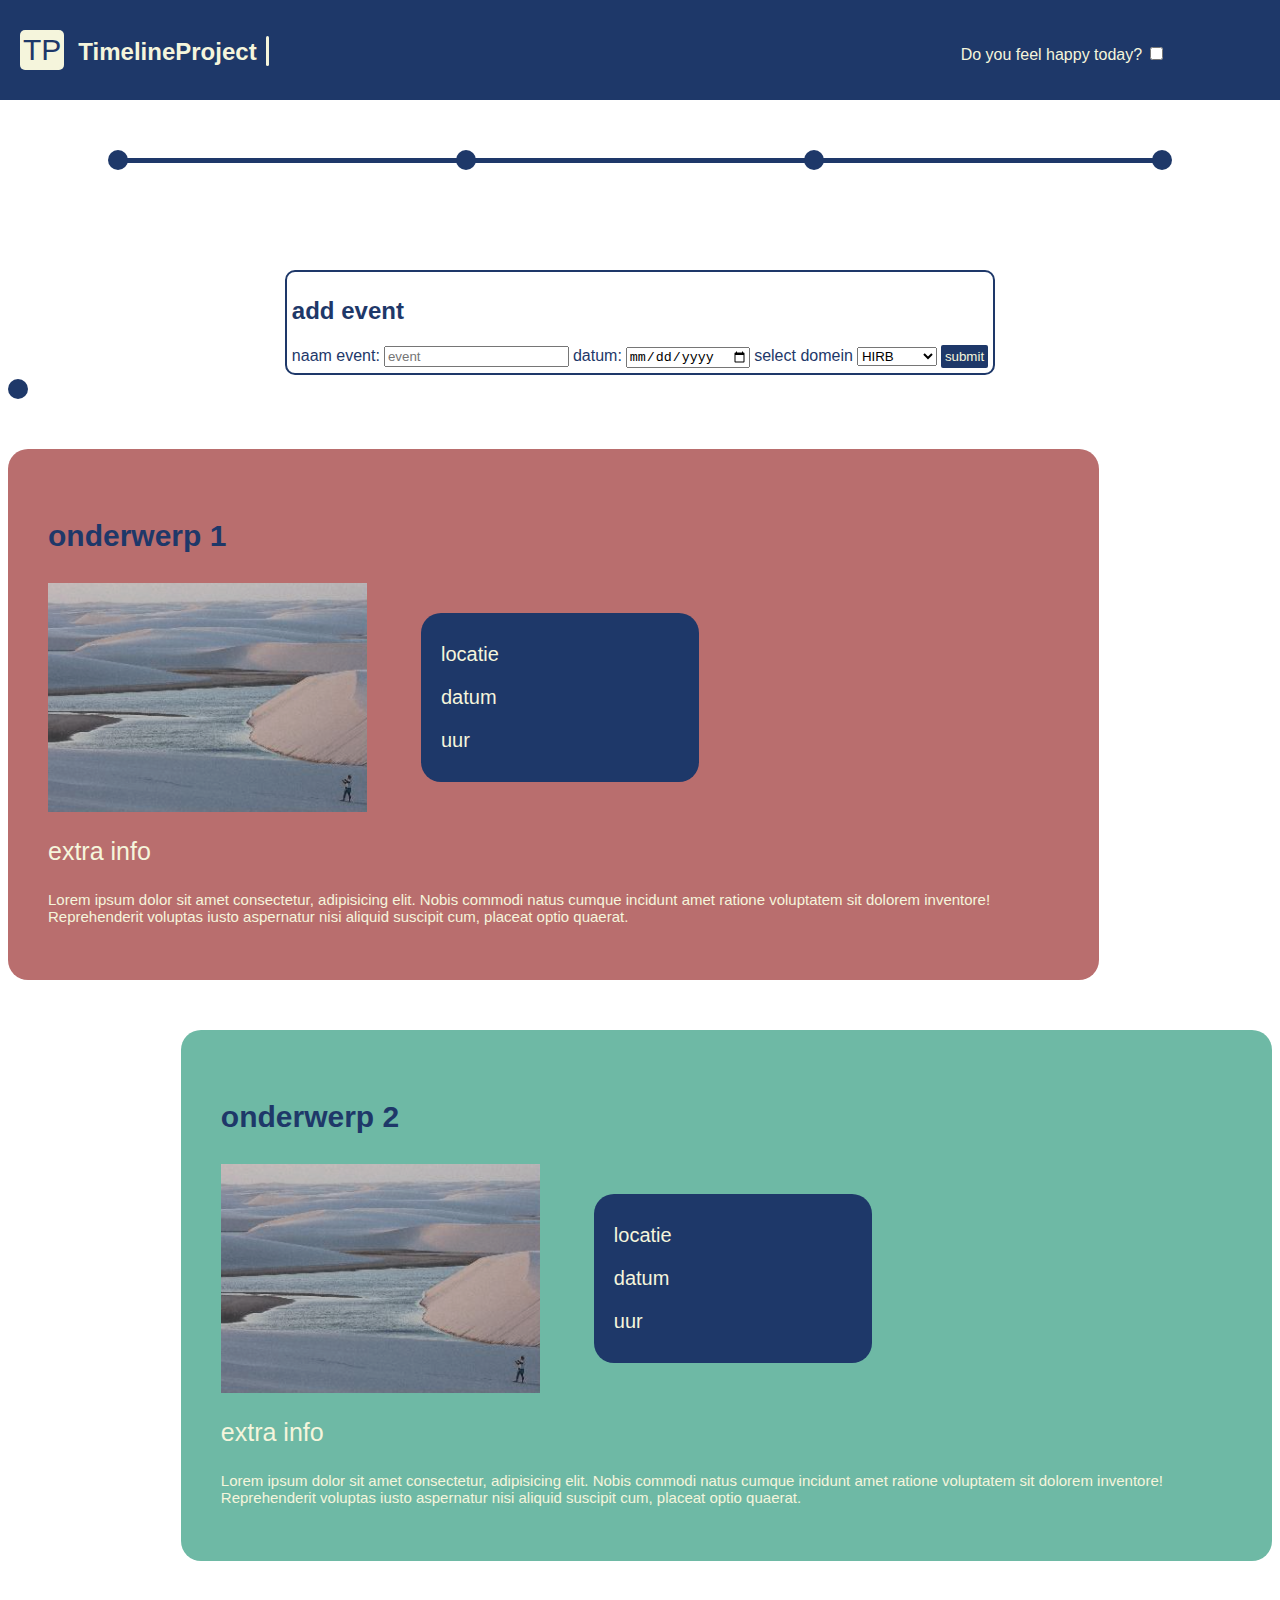
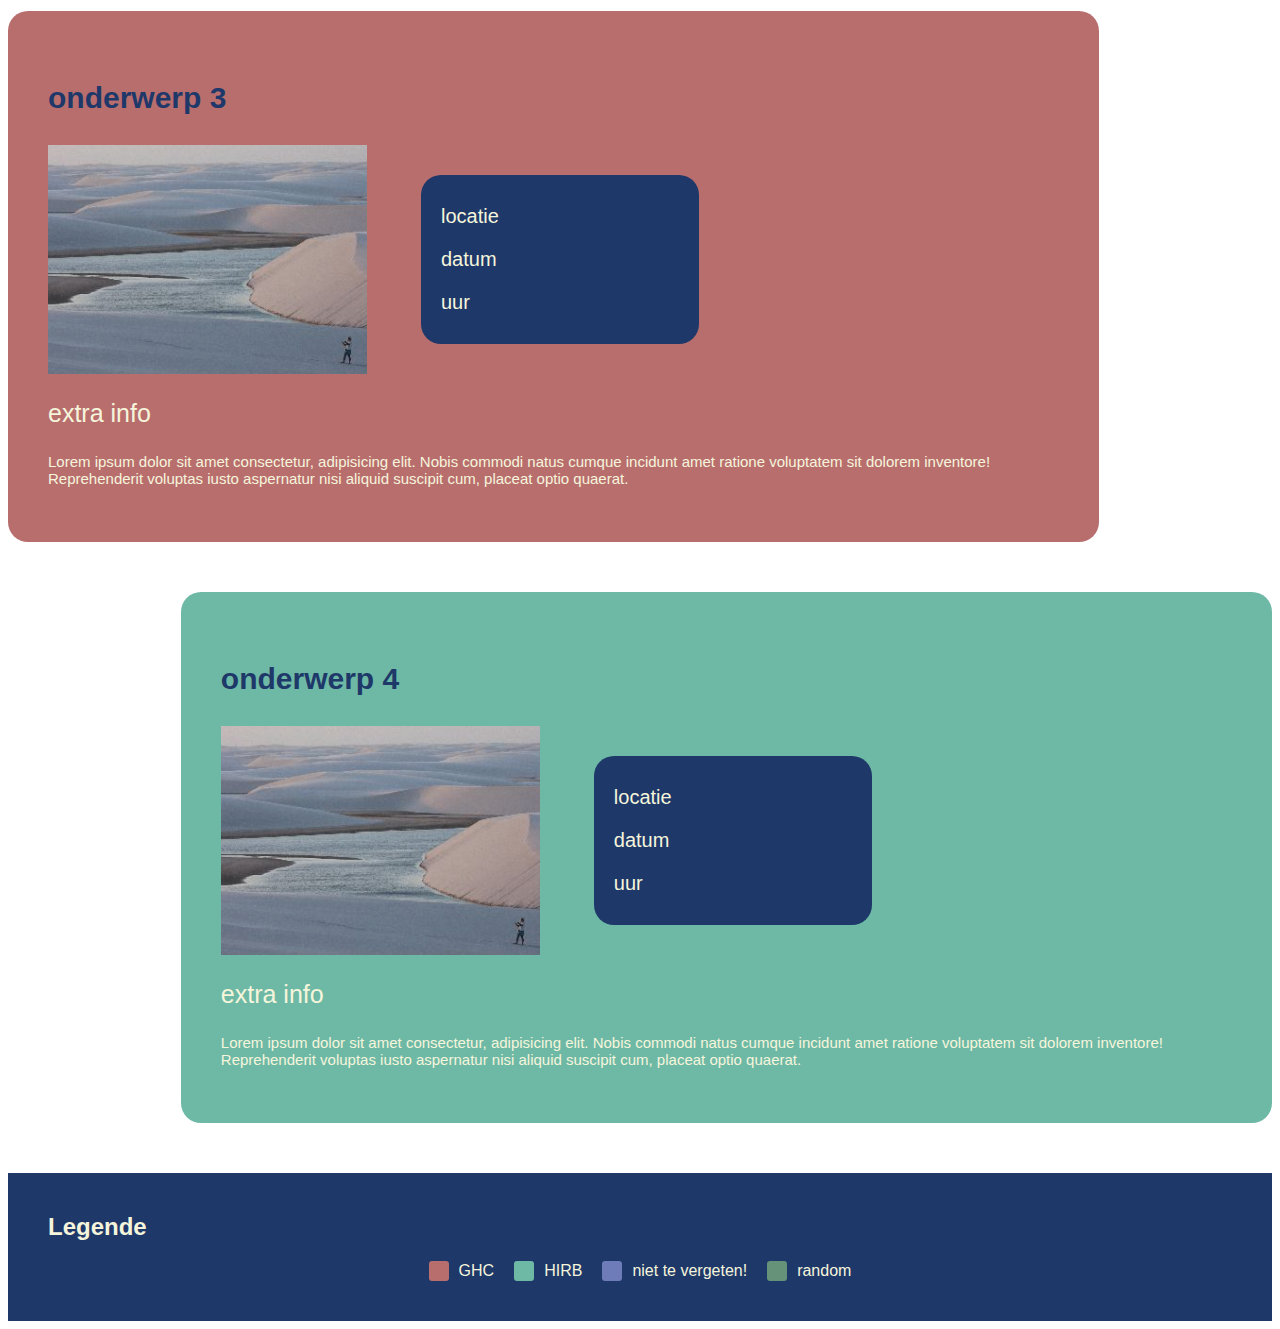
==== index.html @ 4110f6e8 "Update and rename TP.html to index.html" ====
<!DOCTYPE html>
<html>
    <head>
        <title>Timeline Project</title>
        <link rel="stylesheet" href="TP.css">
        <link rel="icon" href="afbeelding1.png">
    </head>

    <body>
        <div class="bovenbalk">
            <div>
                <p class="logo">TP</p>
                <h2 class="onderwerp">TimelineProject</h2>
                <p class="hori-lijn"></p>
                <div class="happy-meter">
                    <p class="onderwerp">Do you feel <span>happy</span> today?</p>
                    <input type="checkbox">
                </div>

            </div>
        </div>

        <div class="lichaam">
            <p class="line"></p>
            <div class="timeline">
                <button title="onderwerp 1" onclick="location.href='#onderwerp1'"></button>
                <button title="onderwerp 2" onclick="location.href='#onderwerp2'"></button>
                <button title="onderwerp 3" onclick="location.href='#onderwerp3'"></button>
                <button title="onderwerp 4" onclick="location.href='#onderwerp4'"></button>
            </div>
        </div>

        <div class="body-submit">
            <div class="submit">
                <h2 class="onderwerp-submit">add event</h2>
                <label for="event"><span class="onderwerp-submit">naam event:</span></label>
                <input id=event type="text" placeholder="event" required>
                <label for="datum"><span class="onderwerp-submit">datum:</span></label>
                <input id=datum type="date" placeholder="datum" required>
                <label for="categorie"><span class="onderwerp-submit">select domein</span></label>
                <select id="categorie">
                    <option value="Unif">HIRB</option>
                    <option value="GHC">GHC</option>
                    <option value="self-impo">belangrijk</option>
                    <option value="random">random</option>
                </select>
                <button class="submit-button" onclick="addEvent()"><span class="onderwerp">submit</span></button>

            </div>
        </div>
        <a href="bla"><button>

        </button></a>
        
        <!--
        <div class="events-list" id="eventsList">
            <h2>Events List</h2>
        </div>
        
        <script>
            // Array to hold events
            let events = [];

            function addEvent() {
                // Get the input values
                const eventName = document.getElementById('event').value;
                const eventDate = document.getElementById('datum').value;
                const eventCategory = document.getElementById('categorie').value;

                // Create an event object
                const eventObj = {
                    name: eventName,
                    date: new Date(eventDate), // Convert to Date object for sorting
                    category: eventCategory
                };

                // Add the event to the events array
                events.push(eventObj);

                // Sort the events by date
                events.sort((a, b) => a.date - b.date);

                // Clear the events list and display sorted events
                displayEvents();

                // Clear the input fields after submission
                document.getElementById('event').value = '';
                document.getElementById('datum').value = '';
                document.getElementById('categorie').value = 'Unif'; // Reset to first option
            }

            function displayEvents() {
                // Get the events list container
                const eventsList = document.getElementById('eventsList');
                // Clear the current list
                eventsList.innerHTML = '<h2>Events List</h2>'; // Reset the heading

                // Loop through the events array and create a list item for each
                events.forEach(event => {
                    const eventItem = document.createElement('div');
                    eventItem.classList.add('event-item');
                    eventItem.textContent = `${event.name} - ${event.date.toLocaleDateString()} - ${event.category}`;
                    eventsList.appendChild(eventItem);
                });
            }
        </script>-->

        <div class="grid">
            <div class="event1" id="onderwerp1">
                <p class="event-titel"><b>onderwerp 1</b></p>
                <img class="afbeelding" src="afbeelding1.png">
                <div class="rel-info">
                    <p>locatie</p>
                    <p>datum</p>
                    <p>uur</p>
                </div>
                <p class="extra-event-info-titel">extra info<p>
                    <p class="extra-event-info">Lorem ipsum dolor sit amet consectetur, adipisicing elit. Nobis commodi natus cumque incidunt amet ratione voluptatem sit dolorem inventore! Reprehenderit voluptas iusto aspernatur nisi aliquid suscipit cum, placeat optio quaerat.</p>
            </div>
            
            <div class="event2">
                <p class="event-titel" id="onderwerp2"><b>onderwerp 2</b></p>
                <img class="afbeelding" src="afbeelding1.png">
                <div class="rel-info">
                    <p>locatie</p>
                    <p>datum</p>
                    <p>uur</p>
                </div>
                <p class="extra-event-info-titel">extra info<p>
                    <p class="extra-event-info">Lorem ipsum dolor sit amet consectetur, adipisicing elit. Nobis commodi natus cumque incidunt amet ratione voluptatem sit dolorem inventore! Reprehenderit voluptas iusto aspernatur nisi aliquid suscipit cum, placeat optio quaerat.</p>
            </div>
            
            <div class="event1">
                <p class="event-titel" id="onderwerp3"><b>onderwerp 3</b></p>
                <img class="afbeelding" src="afbeelding1.png">
                <div class="rel-info">
                    <p>locatie</p>
                    <p>datum</p>
                    <p>uur</p>
                </div>
                <p class="extra-event-info-titel">extra info<p>
                    <p class="extra-event-info">Lorem ipsum dolor sit amet consectetur, adipisicing elit. Nobis commodi natus cumque incidunt amet ratione voluptatem sit dolorem inventore! Reprehenderit voluptas iusto aspernatur nisi aliquid suscipit cum, placeat optio quaerat.</p>
            </div>
            
            <div class="event2">
                <p class="event-titel" id="onderwerp4"><b>onderwerp 4</b></p>
                <img class="afbeelding" src="afbeelding1.png">
                <div class="rel-info">
                    <p>locatie</p>
                    <p>datum</p>
                    <p>uur</p>
                </div>
                <p class="extra-event-info-titel">extra info<p>
                <p class="extra-event-info">Lorem ipsum dolor sit amet consectetur, adipisicing elit. Nobis commodi natus cumque incidunt amet ratione voluptatem sit dolorem inventore! Reprehenderit voluptas iusto aspernatur nisi aliquid suscipit cum, placeat optio quaerat.</p>
            </div>
        </div>
        
        <div class="benedendoos">
            <h2 class="onderwerp">Legende</h2>
            <div class="legende">
                <div class="legendeobject">
                    <div class="color1"></div>
                    <div class="onderwerp">GHC</div>
                </div>
                <div class="legendeobject">
                    <div class="color2"></div>
                    <div class="onderwerp">HIRB</div>
                </div>
                <div class="legendeobject">
                    <div class="color3"></div>
                    <div class="onderwerp">niet te vergeten!</div>
                </div>
                <div class="legendeobject">
                    <div class="color4"></div>
                    <div class="onderwerp">random</div>
                </div>
            </div>
        </div>
    </body>
</html>
---- TP.css ----
.bovenbalk {
                position: fixed;
                z-index: 30;
                background-color: rgb(30, 56, 105);
                top: 0;
                left: 0;
                right: 0;
            }

            .logo {
                display: inline-block;
                background-color: beige;
                border-radius: 5px;
                padding: 3px;
                margin-right: 10px;
                margin-left: 20px;
                color:rgb(30, 56, 105);
                font-style: bold;
                font-family: Arial;
                font-size: 30px;
            }

            .hori-lijn {
                background-color: beige;
                height: 30px;
                width: 3px;
                position: absolute;
                top: 20px;
                margin-left: 5px;
                margin-right: 5px;
                border-radius: 10px;
            }

            .happy-meter {
                margin-left: 700px;
            }

            .happy-meter, .onderwerp, .hori-lijn {
                display: inline-block;
            }

            .lichaam {
                position: relative;
                
            }

            .line {
                position: absolute;
                z-index: 0;
                background-color: rgb(30, 56, 105);
                height: 5px;
                top: -8px;
                left: 110px;
                right: 110px;
            }

            .timeline {
                display: flex;
                flex-direction: row;
                justify-content: space-between;
                margin-left: 100px;
                margin-right: 100px;
                margin-top: 150px;
                margin-bottom: 100px;
            }

            button {
                border-radius: 10px;
                border: none;
                z-index: 3;
                background-color: rgb(30, 56, 105);
                padding: 10px;
            }

            .body-submit {
                text-align: center;
            }

            .submit {
                border-color: rgb(30, 56, 105);
                border-radius: 10px;
                border-width: 2px;
                border-style: solid;
                padding: 5px;
                display: inline-block;
                text-align: start;
            }

            .submit-button {
                border-radius: 2px;
                border: none;
                z-index: 3;
                background-color: rgb(30, 56, 105);
                padding: 4px;
            }


            .grid {
                display: grid;
                grid-template-columns: 1fr;
                row-gap: 50px;
                justify-content: center; /* Horizontaal centreren */
                margin-top: 50px;
                margin-bottom: 50px;
            }

            .event1 {
                background-color: rgb(185, 110, 110);
                border-radius: 20px ;
                padding: 40px;
                width: 80%;
                justify-self: start; /* Linkeruitlijning */
            }

            #onderwerp1, #onderwerp2, #onderwerp3, #onderwerp4 {
                scroll-margin-top: 150px; /* Adjust this value based on your header height */
            }

            .event2 {
                background-color: rgb(110, 185, 165);
                border-radius: 20px ;
                padding: 40px;
                width: 80%;    
                justify-self: end; /* Rechteruitlijning */        
            }

            .event-titel {
                font-family: arial;
                font-size: 30px;
                color:rgb(30, 56, 105);
            }

            img {
                vertical-align: middle;
            }
            .rel-info {
                background-color: rgb(30, 56, 105);
                font-family: arial;
                font-size: 20px;
                color:beige;
                border-radius: 20px;
                padding: 10px;
                display: inline-block;
                vertical-align: middle;
                padding-left:20px;
                padding-right: 200px;
                margin-left: 50px;
            }

            .extra-event-info-titel {
                color: beige;
                font-family: arial;
                font-size: 25px;
            }

            .extra-event-info {
                color: beige;
                font-family: arial;
                font-size: 15px;
            }

            .benedendoos {
                position: relative;
                background-color: rgb(30, 56, 105);
                padding: 40px;
                padding-top: 20px;
                bottom: 0;
                left: 0;
                right: 0;
            }

            .legende {
                display: flex;
                flex-direction: row;
                justify-content: center;
                gap: 20px; /* Optional: adds space between legend items */
                width: 100%;
            }
            
            .legendeobject {
                display: flex;
                justify-content: space-between;
                align-items: center; /* Vertically center the color and text */
                gap: 10px; /* Adds space between the color block and the name */
            }
            
            .color1, .color2, .color3, .color4 {
                width: 20px; /* Size of the color box */
                height: 20px;
                border-radius: 3px; /* Slightly rounded corners */
            }

            .color1 {
                background-color: rgb(185, 110, 110);

            }

            .color2 {
                background-color: rgb(110, 185, 165);

            }

            .color3 {
                background-color: rgb(110, 125, 185);

            }

            .color4 {
                background-color: rgb(103, 146, 122);

            }

            .onderwerp {
                color:beige;
                font-family: Arial;
                font-style: bold;
            }

            .onderwerp-submit {
                color: rgb(30, 56, 105);
                font-family: Arial;
                font-style: bold;
            }
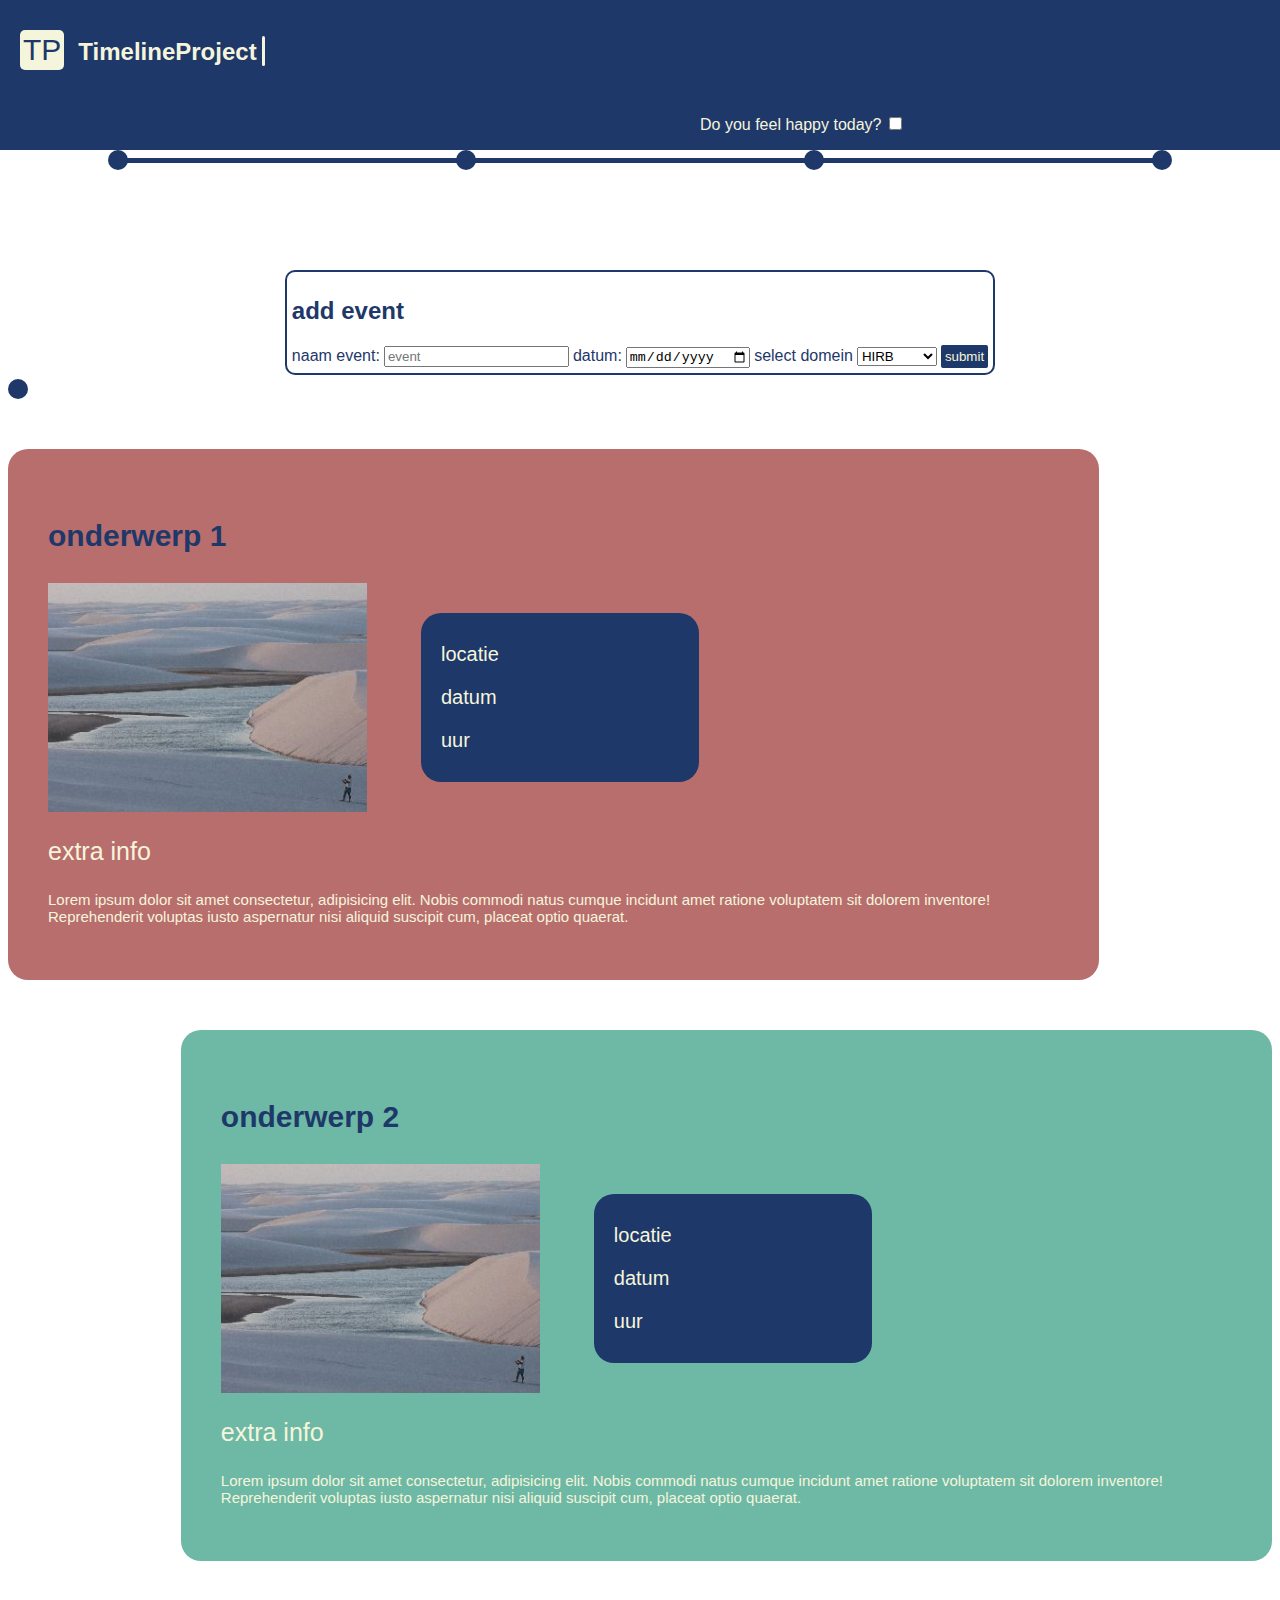
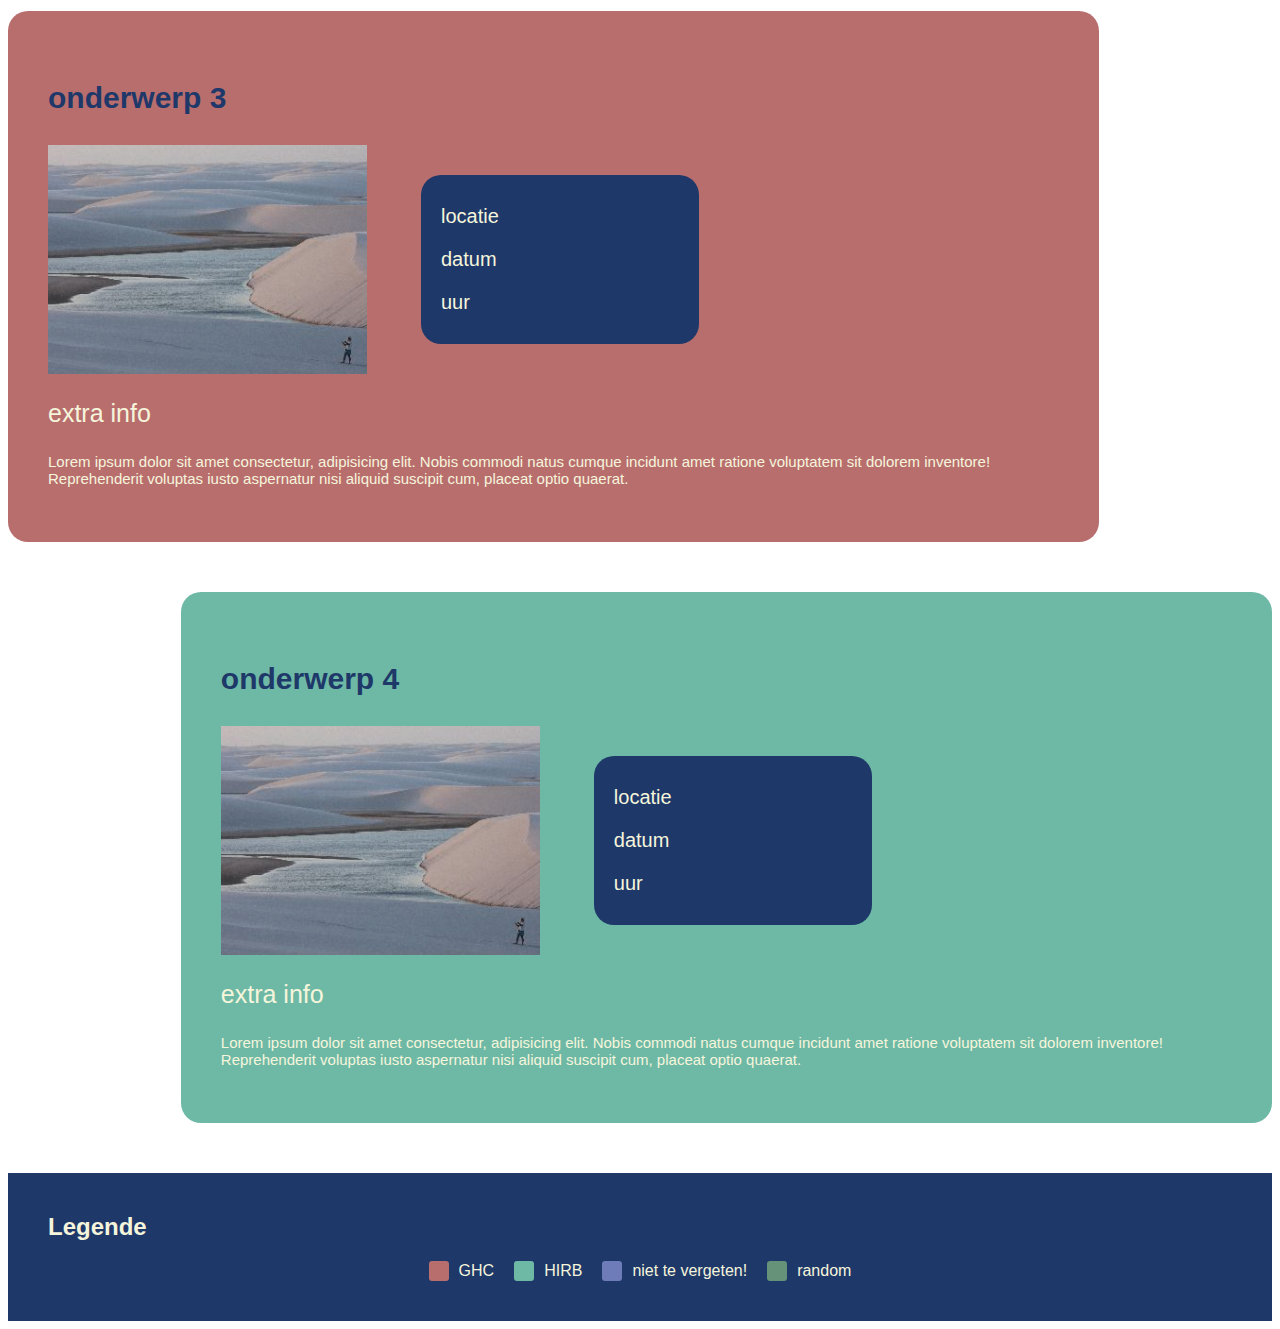
==== commit bc435a73: "Update index.html" ====
--- a/index.html
+++ b/index.html
@@ -2,6 +2,8 @@
 <html>
     <head>
         <title>Timeline Project</title>
+        <meta charset="UTF-8">
+        <meta name="viewport" content="width=device-width, initial-scale=1.0">
         <link rel="stylesheet" href="TP.css">
         <link rel="icon" href="afbeelding1.png">
     </head>
@@ -12,11 +14,10 @@
                 <p class="logo">TP</p>
                 <h2 class="onderwerp">TimelineProject</h2>
                 <p class="hori-lijn"></p>
-                <div class="happy-meter">
-                    <p class="onderwerp">Do you feel <span>happy</span> today?</p>
-                    <input type="checkbox">
-                </div>
-
+            </div>
+            <div class="happy-meter">
+                <p class="onderwerp">Do you feel <span>happy</span> today?</p>
+                <input type="checkbox">
             </div>
         </div>
 
